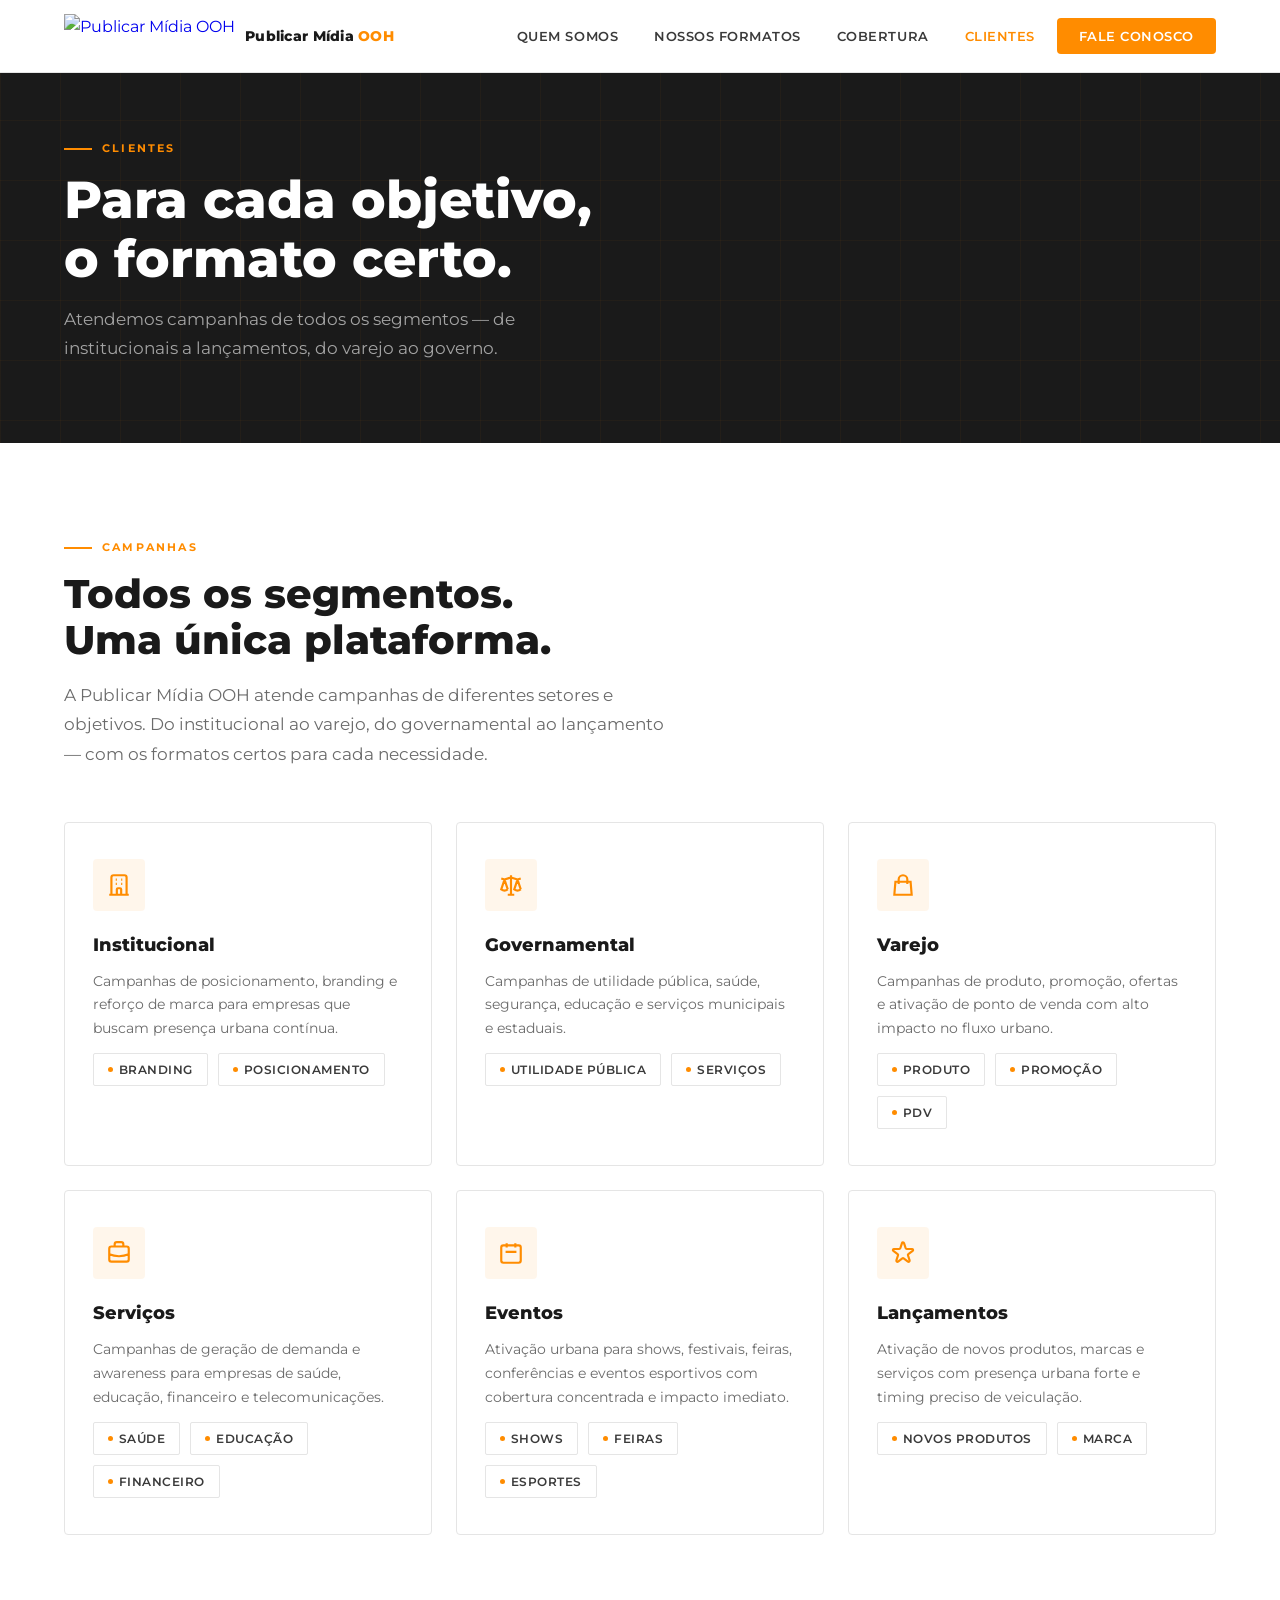
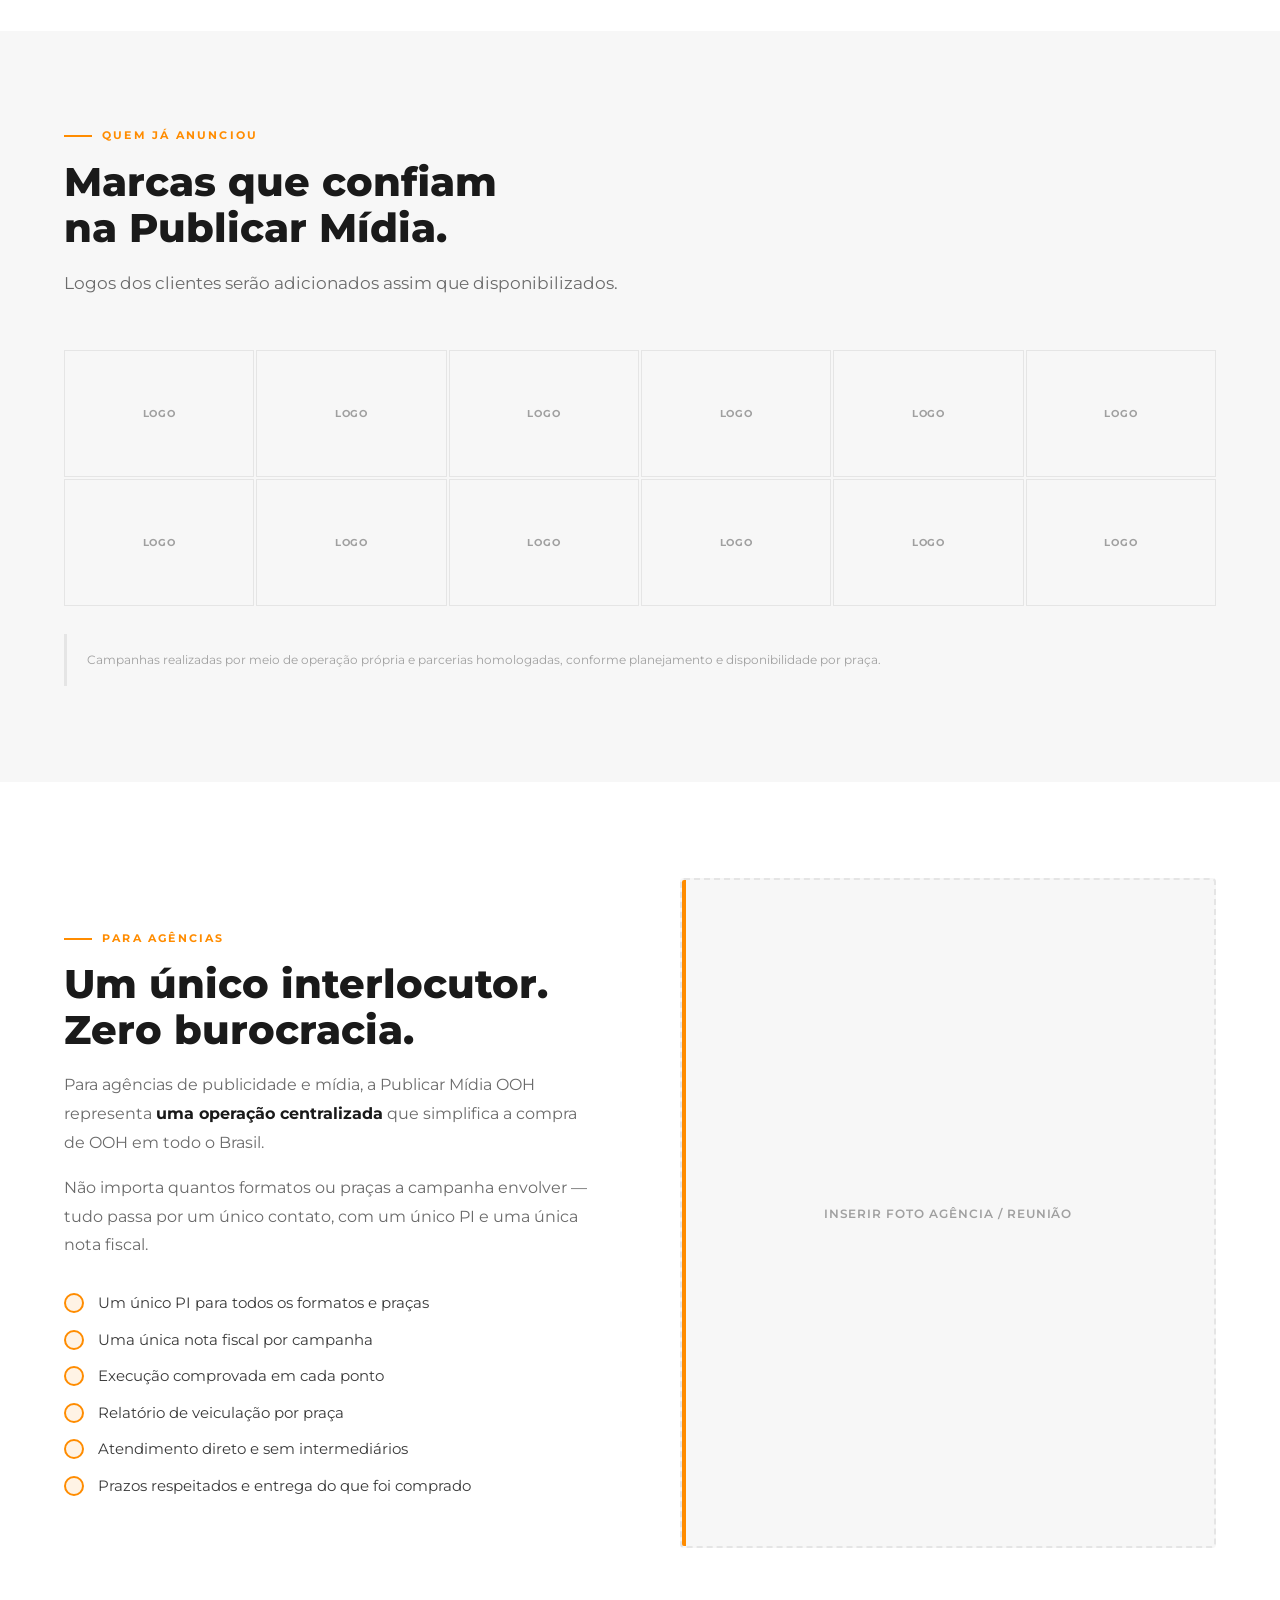
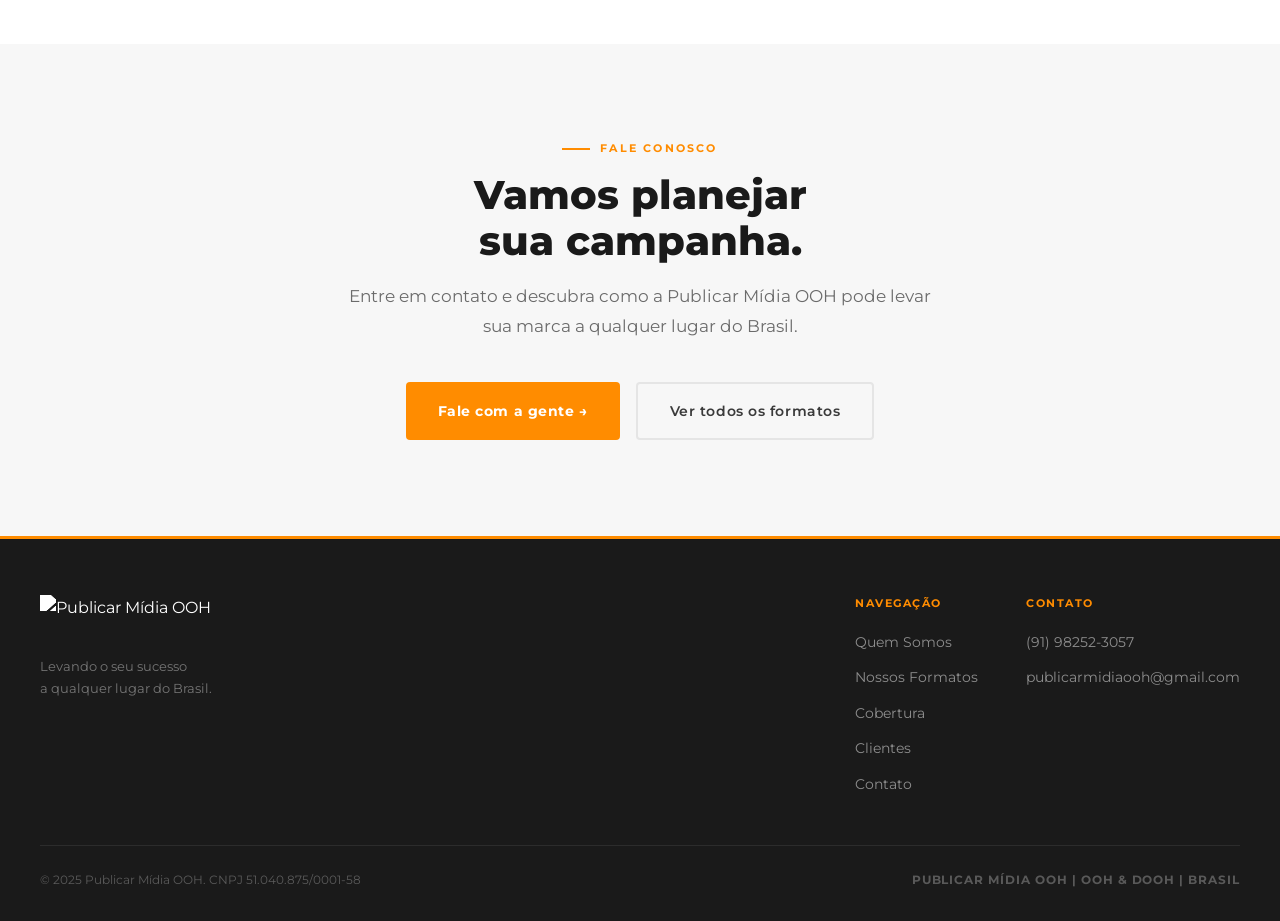
==== clientes.html @ f4fcf3fc "Publicar Mídia OOH — site institucional inicial Estrutura completa: Home, Quem Somos, Formatos, Cobe" ====
<!DOCTYPE html>
<html lang="pt-BR">
<head>
  <meta charset="UTF-8" />
  <meta name="viewport" content="width=device-width, initial-scale=1.0" />
  <title>Clientes — Publicar Mídia OOH</title>
  <link rel="preconnect" href="https://fonts.googleapis.com" />
  <link rel="preconnect" href="https://fonts.gstatic.com" crossorigin />
  <link href="https://fonts.googleapis.com/css2?family=Montserrat:wght@400;500;600;700;800&display=swap" rel="stylesheet" />
  <link rel="stylesheet" href="style.css?v=10" />
  <style>
    /* Tipos de campanha */
    .campanhas-grid {
      display: grid;
      grid-template-columns: repeat(3, 1fr);
      gap: 24px;
    }

    .campanha-card {
      padding: 36px 28px;
      border: 1px solid var(--borda);
      border-radius: 4px;
      transition: border-color 0.2s, box-shadow 0.2s, transform 0.2s;
    }

    .campanha-card:hover {
      border-color: var(--laranja);
      box-shadow: 0 4px 20px rgba(255,140,0,0.08);
      transform: translateY(-2px);
    }

    .campanha-icon {
      width: 52px; height: 52px;
      background: rgba(255,140,0,0.08);
      border-radius: 4px;
      display: flex; align-items: center; justify-content: center;
      margin-bottom: 20px;
    }

    .campanha-icon svg {
      width: 26px; height: 26px;
      stroke: var(--laranja); fill: none; stroke-width: 2;
    }

    .campanha-card h3 {
      font-size: 18px;
      font-weight: 800;
      color: var(--preto);
      margin-bottom: 10px;
    }

    .campanha-card p {
      font-size: 14px;
      color: var(--cinza-med);
      line-height: 1.7;
    }

    /* Segmentos (tags) */
    .segmentos-wrap {
      display: flex;
      flex-wrap: wrap;
      gap: 10px;
      margin-top: 12px;
    }

    .tag {
      display: inline-flex;
      align-items: center;
      gap: 6px;
      padding: 6px 14px;
      border: 1px solid var(--borda);
      border-radius: 2px;
      font-size: 12px;
      font-weight: 600;
      color: var(--cinza-esc);
      letter-spacing: 0.04em;
      text-transform: uppercase;
    }

    .tag::before {
      content: '';
      display: block;
      width: 5px; height: 5px;
      border-radius: 50%;
      background: var(--laranja);
    }

    /* Logos grid */
    .logos-grid {
      display: grid;
      grid-template-columns: repeat(6, 1fr);
      gap: 2px;
    }

    .logo-slot {
      aspect-ratio: 3/2;
      background: var(--cinza-bg);
      border: 1px solid var(--borda);
      display: flex;
      align-items: center;
      justify-content: center;
      font-size: 10px;
      font-weight: 700;
      letter-spacing: 0.08em;
      text-transform: uppercase;
      color: var(--cinza-cla);
      transition: background 0.2s;
    }

    .logo-slot:hover { background: var(--branco); }

    .logos-disclaimer {
      margin-top: 28px;
      font-size: 12px;
      color: var(--cinza-cla);
      line-height: 1.7;
      padding: 16px 20px;
      border-left: 3px solid var(--borda);
      background: var(--cinza-bg);
    }

    /* Por que agências */
    .agencias-grid {
      display: grid;
      grid-template-columns: 1fr 1fr;
      gap: 80px;
      align-items: center;
    }

    .agencias-text p {
      font-size: 16px;
      color: var(--cinza-med);
      line-height: 1.8;
      margin-bottom: 16px;
    }

    .agencias-text p strong { color: var(--preto); }

    .agencias-list {
      list-style: none;
      display: flex;
      flex-direction: column;
      gap: 14px;
      margin-top: 32px;
    }

    .agencias-list li {
      display: flex;
      align-items: flex-start;
      gap: 14px;
      font-size: 15px;
      color: var(--cinza-esc);
      line-height: 1.5;
    }

    .agencias-list li::before {
      content: '';
      display: block;
      width: 20px; height: 20px;
      min-width: 20px;
      background: rgba(255,140,0,0.10);
      border-radius: 50%;
      border: 2px solid var(--laranja);
      position: relative;
      top: 1px;
    }

    .agencias-visual {
      background: var(--cinza-bg);
      border: 2px dashed var(--borda);
      border-radius: 4px;
      aspect-ratio: 4/5;
      display: flex;
      align-items: center;
      justify-content: center;
      font-size: 12px;
      font-weight: 600;
      letter-spacing: 0.08em;
      text-transform: uppercase;
      color: var(--cinza-cla);
      position: relative;
      overflow: hidden;
    }

    .agencias-visual::before {
      content: '';
      position: absolute;
      left: 0; top: 0;
      width: 4px; height: 100%;
      background: var(--laranja);
    }

    @media (max-width: 960px) {
      .campanhas-grid { grid-template-columns: 1fr 1fr; }
      .logos-grid { grid-template-columns: repeat(3, 1fr); }
      .agencias-grid { grid-template-columns: 1fr; gap: 40px; }
      .agencias-visual { display: none; }
    }
    @media (max-width: 768px) {
      .campanhas-grid { grid-template-columns: 1fr 1fr; gap: 16px; }
      .campanha-card { padding: 24px 20px; }
      .logos-grid { grid-template-columns: repeat(3, 1fr); }
    }
    @media (max-width: 480px) {
      .campanhas-grid { grid-template-columns: 1fr; }
      .logos-grid { grid-template-columns: repeat(2, 1fr); }
      .agencias-list li { font-size: 14px; }
      .segmentos-wrap { gap: 6px; }
    }
  </style>
</head>
<body>

  <nav id="navbar">
    <div class="nav-inner">
      <a class="nav-logo" href="index.html">
        <img src="../imagens de conteudo png/Publicar midia/ChatGPT Image 26 de fev. de 2026, 14_48_48.png" alt="Publicar Mídia OOH" />
        <span class="nav-logo-nome">Publicar Mídia <span>OOH</span></span>
      </a>
      <ul class="nav-links">
        <li><a href="quem-somos.html">Quem Somos</a></li>
        <li><a href="formatos.html">Nossos Formatos</a></li>
        <li><a href="cobertura.html">Cobertura</a></li>
        <li><a href="clientes.html" class="active">Clientes</a></li>
        <li><a href="contato.html" class="btn-nav">Fale Conosco</a></li>
      </ul>
      <div class="hamburger" id="hamburger" onclick="toggleMenu()">
        <span></span><span></span><span></span>
      </div>
    </div>
  </nav>

  <div class="mobile-menu" id="mobileMenu">
    <a href="quem-somos.html" onclick="toggleMenu()">Quem Somos</a>
    <a href="formatos.html" onclick="toggleMenu()">Nossos Formatos</a>
    <a href="cobertura.html" onclick="toggleMenu()">Cobertura</a>
    <a href="clientes.html" class="active" onclick="toggleMenu()">Clientes</a>
    <a href="contato.html" class="btn-nav-mobile" onclick="toggleMenu()">Fale Conosco</a>
  </div>

  <div class="page-header">
    <div class="page-header-inner">
      <div class="eyebrow">Clientes</div>
      <h1>Para cada objetivo,<br />o formato certo.</h1>
      <p>Atendemos campanhas de todos os segmentos — de institucionais a lançamentos, do varejo ao governo.</p>
    </div>
  </div>

  <!-- TIPOS DE CAMPANHA -->
  <section class="bloco white">
    <div class="container">
      <div class="eyebrow">Campanhas</div>
      <h2 class="section-title">Todos os segmentos.<br />Uma única plataforma.</h2>
      <p class="section-sub">A Publicar Mídia OOH atende campanhas de diferentes setores e objetivos. Do institucional ao varejo, do governamental ao lançamento — com os formatos certos para cada necessidade.</p>
      <div class="campanhas-grid">

        <div class="campanha-card">
          <div class="campanha-icon">
            <svg viewBox="0 0 24 24"><path d="M19 21V5a2 2 0 00-2-2H7a2 2 0 00-2 2v16m14 0h2m-2 0h-5m-9 0H3m2 0h5M9 7h1m-1 4h1m4-4h1m-1 4h1m-5 10v-5a1 1 0 011-1h2a1 1 0 011 1v5m-4 0h4"/></svg>
          </div>
          <h3>Institucional</h3>
          <p>Campanhas de posicionamento, branding e reforço de marca para empresas que buscam presença urbana contínua.</p>
          <div class="segmentos-wrap">
            <span class="tag">Branding</span>
            <span class="tag">Posicionamento</span>
          </div>
        </div>

        <div class="campanha-card">
          <div class="campanha-icon">
            <svg viewBox="0 0 24 24"><path d="M3 6l3 1m0 0l-3 9a5.002 5.002 0 006.001 0M6 7l3 9M6 7l6-2m6 2l3-1m-3 1l-3 9a5.002 5.002 0 006.001 0M18 7l3 9m-3-9l-6-2m0-2v2m0 16V5m0 16H9m3 0h3"/></svg>
          </div>
          <h3>Governamental</h3>
          <p>Campanhas de utilidade pública, saúde, segurança, educação e serviços municipais e estaduais.</p>
          <div class="segmentos-wrap">
            <span class="tag">Utilidade pública</span>
            <span class="tag">Serviços</span>
          </div>
        </div>

        <div class="campanha-card">
          <div class="campanha-icon">
            <svg viewBox="0 0 24 24"><path d="M16 11V7a4 4 0 00-8 0v4M5 9h14l1 12H4L5 9z"/></svg>
          </div>
          <h3>Varejo</h3>
          <p>Campanhas de produto, promoção, ofertas e ativação de ponto de venda com alto impacto no fluxo urbano.</p>
          <div class="segmentos-wrap">
            <span class="tag">Produto</span>
            <span class="tag">Promoção</span>
            <span class="tag">PDV</span>
          </div>
        </div>

        <div class="campanha-card">
          <div class="campanha-icon">
            <svg viewBox="0 0 24 24"><path d="M21 13.255A23.931 23.931 0 0112 15c-3.183 0-6.22-.62-9-1.745M16 6V4a2 2 0 00-2-2h-4a2 2 0 00-2 2v2m4 6h.01M5 20h14a2 2 0 002-2V8a2 2 0 00-2-2H5a2 2 0 00-2 2v10a2 2 0 002 2z"/></svg>
          </div>
          <h3>Serviços</h3>
          <p>Campanhas de geração de demanda e awareness para empresas de saúde, educação, financeiro e telecomunicações.</p>
          <div class="segmentos-wrap">
            <span class="tag">Saúde</span>
            <span class="tag">Educação</span>
            <span class="tag">Financeiro</span>
          </div>
        </div>

        <div class="campanha-card">
          <div class="campanha-icon">
            <svg viewBox="0 0 24 24"><path d="M8 7V3m8 4V3m-9 8h10M5 21h14a2 2 0 002-2V7a2 2 0 00-2-2H5a2 2 0 00-2 2v12a2 2 0 002 2z"/></svg>
          </div>
          <h3>Eventos</h3>
          <p>Ativação urbana para shows, festivais, feiras, conferências e eventos esportivos com cobertura concentrada e impacto imediato.</p>
          <div class="segmentos-wrap">
            <span class="tag">Shows</span>
            <span class="tag">Feiras</span>
            <span class="tag">Esportes</span>
          </div>
        </div>

        <div class="campanha-card">
          <div class="campanha-icon">
            <svg viewBox="0 0 24 24"><path d="M11.049 2.927c.3-.921 1.603-.921 1.902 0l1.519 4.674a1 1 0 00.95.69h4.915c.969 0 1.371 1.24.588 1.81l-3.976 2.888a1 1 0 00-.363 1.118l1.518 4.674c.3.922-.755 1.688-1.538 1.118l-3.976-2.888a1 1 0 00-1.176 0l-3.976 2.888c-.783.57-1.838-.197-1.538-1.118l1.518-4.674a1 1 0 00-.363-1.118l-3.976-2.888c-.784-.57-.38-1.81.588-1.81h4.914a1 1 0 00.951-.69l1.519-4.674z"/></svg>
          </div>
          <h3>Lançamentos</h3>
          <p>Ativação de novos produtos, marcas e serviços com presença urbana forte e timing preciso de veiculação.</p>
          <div class="segmentos-wrap">
            <span class="tag">Novos produtos</span>
            <span class="tag">Marca</span>
          </div>
        </div>

      </div>
    </div>
  </section>

  <!-- LOGOS DE CLIENTES -->
  <section class="bloco gray">
    <div class="container">
      <div class="eyebrow">Quem já anunciou</div>
      <h2 class="section-title">Marcas que confiam<br />na Publicar Mídia.</h2>
      <p class="section-sub">Logos dos clientes serão adicionados assim que disponibilizados.</p>
      <div class="logos-grid">
        <div class="logo-slot">Logo</div>
        <div class="logo-slot">Logo</div>
        <div class="logo-slot">Logo</div>
        <div class="logo-slot">Logo</div>
        <div class="logo-slot">Logo</div>
        <div class="logo-slot">Logo</div>
        <div class="logo-slot">Logo</div>
        <div class="logo-slot">Logo</div>
        <div class="logo-slot">Logo</div>
        <div class="logo-slot">Logo</div>
        <div class="logo-slot">Logo</div>
        <div class="logo-slot">Logo</div>
      </div>
      <p class="logos-disclaimer">Campanhas realizadas por meio de operação própria e parcerias homologadas, conforme planejamento e disponibilidade por praça.</p>
    </div>
  </section>

  <!-- POR QUE AGÊNCIAS -->
  <section class="bloco white">
    <div class="container">
      <div class="agencias-grid">
        <div class="agencias-text">
          <div class="eyebrow">Para agências</div>
          <h2 class="section-title">Um único interlocutor.<br />Zero burocracia.</h2>
          <p>Para agências de publicidade e mídia, a Publicar Mídia OOH representa <strong>uma operação centralizada</strong> que simplifica a compra de OOH em todo o Brasil.</p>
          <p>Não importa quantos formatos ou praças a campanha envolver — tudo passa por um único contato, com um único PI e uma única nota fiscal.</p>
          <ul class="agencias-list">
            <li>Um único PI para todos os formatos e praças</li>
            <li>Uma única nota fiscal por campanha</li>
            <li>Execução comprovada em cada ponto</li>
            <li>Relatório de veiculação por praça</li>
            <li>Atendimento direto e sem intermediários</li>
            <li>Prazos respeitados e entrega do que foi comprado</li>
          </ul>
        </div>
        <div class="agencias-visual">Inserir foto agência / reunião</div>
      </div>
    </div>
  </section>

  <!-- CTA -->
  <section class="bloco gray" style="text-align:center;">
    <div class="container">
      <div class="eyebrow" style="justify-content:center;">Fale conosco</div>
      <h2 class="section-title">Vamos planejar<br />sua campanha.</h2>
      <p class="section-sub" style="margin: 0 auto 40px;">Entre em contato e descubra como a Publicar Mídia OOH pode levar sua marca a qualquer lugar do Brasil.</p>
      <div class="btn-group" style="justify-content:center;">
        <a href="contato.html" class="btn-primary">Fale com a gente →</a>
        <a href="formatos.html" class="btn-outline">Ver todos os formatos</a>
      </div>
    </div>
  </section>

  <footer>
    <div class="footer-inner">
      <div class="footer-top">
        <div class="footer-brand">
          <img src="../imagens de conteudo png/Publicar midia/ChatGPT Image 26 de fev. de 2026, 14_48_48.png" alt="Publicar Mídia OOH" style="filter: brightness(0) invert(1);" />
          <p class="footer-tagline">Levando o seu sucesso<br />a qualquer lugar do Brasil.</p>
        </div>
        <div class="footer-nav">
          <div class="footer-col">
            <h4>Navegação</h4>
            <ul>
              <li><a href="quem-somos.html">Quem Somos</a></li>
              <li><a href="formatos.html">Nossos Formatos</a></li>
              <li><a href="cobertura.html">Cobertura</a></li>
              <li><a href="clientes.html">Clientes</a></li>
              <li><a href="contato.html">Contato</a></li>
            </ul>
          </div>
          <div class="footer-col">
            <h4>Contato</h4>
            <ul>
              <li><a href="https://wa.me/5591982523057" target="_blank">(91) 98252-3057</a></li>
              <li><a href="mailto:publicarmidiaooh@gmail.com">publicarmidiaooh@gmail.com</a></li>
            </ul>
          </div>
        </div>
      </div>
      <div class="footer-bottom">
        <p>© 2025 Publicar Mídia OOH. CNPJ 51.040.875/0001-58</p>
        <span class="footer-inst">Publicar Mídia OOH | OOH &amp; DOOH | Brasil</span>
      </div>
    </div>
  </footer>

  <script src="main.js"></script>
</body>
</html>
---- style.css ----
/* ─── RESET & VARIÁVEIS ─── */
*, *::before, *::after { box-sizing: border-box; margin: 0; padding: 0; }

:root {
  --branco:    #FFFFFF;
  --laranja:   #FF8C00;
  --cinza-esc: #3A3A3A;
  --preto:     #1A1A1A;
  --cinza-med: #6B6B6B;
  --cinza-cla: #A0A0A0;
  --cinza-bg:  #F7F7F7;
  --borda:     #E5E5E5;
}

html { scroll-behavior: smooth; overflow-y: scroll; }

body {
  font-family: 'Montserrat', sans-serif;
  background: var(--branco);
  color: var(--preto);
  font-size: 16px;
  line-height: 1.6;
  overflow-x: hidden;
}

/* ─── NAV ─── */
nav {
  position: fixed;
  top: 0; left: 0; right: 0;
  z-index: 100;
  background: var(--branco);
  border-bottom: 1px solid var(--borda);
  transition: box-shadow 0.3s;
}
nav.scrolled { box-shadow: 0 2px 20px rgba(0,0,0,0.10); }

.nav-inner {
  max-width: 1280px;
  margin: 0 auto;
  padding: 0 64px;
  height: 72px;
  display: flex;
  align-items: center;
  justify-content: space-between;
}

.nav-logo {
  display: flex;
  align-items: center;
  gap: 10px;
  text-decoration: none;
}
.nav-logo img { height: 44px; display: block; }
.nav-logo-nome {
  font-size: 14px;
  font-weight: 800;
  color: var(--preto);
  letter-spacing: 0.02em;
  line-height: 1.2;
  white-space: nowrap;
}
.nav-logo-nome span { color: var(--laranja); }

.nav-links {
  display: flex;
  align-items: center;
  gap: 8px;
  list-style: none;
}

.nav-links a {
  text-decoration: none;
  color: var(--cinza-esc);
  font-weight: 600;
  font-size: 13px;
  letter-spacing: 0.04em;
  text-transform: uppercase;
  padding: 8px 14px;
  border-radius: 4px;
  transition: color 0.2s, background 0.2s;
}
.nav-links a:hover { color: var(--laranja); background: rgba(255,140,0,0.06); }
.nav-links a.active { color: var(--laranja); }

.btn-nav {
  background: var(--laranja) !important;
  color: var(--branco) !important;
  padding: 10px 22px !important;
}
.btn-nav:hover { opacity: 0.88; background: var(--laranja) !important; }

.hamburger {
  display: none;
  flex-direction: column;
  gap: 5px;
  cursor: pointer;
  padding: 4px;
}
.hamburger span {
  display: block;
  width: 24px; height: 2px;
  background: var(--preto);
  border-radius: 2px;
  transition: all 0.3s;
}

.mobile-menu {
  display: none;
  position: fixed;
  top: 72px; left: 0; right: 0;
  background: var(--branco);
  border-bottom: 2px solid var(--laranja);
  padding: 24px 32px;
  z-index: 99;
  flex-direction: column;
  gap: 4px;
  box-shadow: 0 8px 24px rgba(0,0,0,0.10);
}
.mobile-menu.open { display: flex; }
.mobile-menu a {
  text-decoration: none;
  color: var(--cinza-esc);
  font-weight: 600;
  font-size: 14px;
  letter-spacing: 0.04em;
  text-transform: uppercase;
  padding: 12px 0;
  border-bottom: 1px solid var(--borda);
}
.mobile-menu a:last-child { border-bottom: none; }
.mobile-menu a.active { color: var(--laranja); }
.mobile-menu .btn-nav-mobile {
  margin-top: 8px;
  background: var(--laranja);
  color: var(--branco) !important;
  text-align: center;
  padding: 14px !important;
  border-radius: 4px;
  border-bottom: none !important;
}

/* ─── PAGE HEADER (todas as páginas internas) ─── */
.page-header {
  background: var(--preto);
  padding: 140px 0 80px;
  min-height: 420px;
  position: relative;
  overflow: hidden;
}
.page-header::before {
  content: '';
  position: absolute;
  inset: 0;
  background-image:
    linear-gradient(rgba(255,140,0,0.04) 1px, transparent 1px),
    linear-gradient(90deg, rgba(255,140,0,0.04) 1px, transparent 1px);
  background-size: 60px 60px;
}
.page-header-inner {
  max-width: 1280px;
  margin: 0 auto;
  padding: 0 64px;
  position: relative;
  z-index: 1;
}
.page-header .eyebrow { margin-bottom: 12px; }
.page-header h1 {
  font-size: clamp(32px, 5vw, 52px);
  font-weight: 800;
  color: var(--branco);
  line-height: 1.15;
  max-width: 700px;
}
.page-header p {
  margin-top: 16px;
  font-size: 17px;
  color: rgba(255,255,255,0.60);
  max-width: 560px;
  line-height: 1.7;
}

/* ─── LAYOUT ─── */
.container {
  max-width: 1280px;
  margin: 0 auto;
  padding: 0 64px;
}

section.bloco { padding: 96px 0; }
section.bloco-sm { padding: 64px 0; }
section.dark { background: var(--preto); }
section.gray { background: var(--cinza-bg); }
section.white { background: var(--branco); }

/* ─── COMPONENTES TIPOGRÁFICOS ─── */
.eyebrow {
  font-size: 11px;
  font-weight: 700;
  letter-spacing: 0.20em;
  text-transform: uppercase;
  color: var(--laranja);
  display: flex;
  align-items: center;
  gap: 10px;
  margin-bottom: 14px;
}
.eyebrow::before {
  content: '';
  display: block;
  width: 28px; height: 2px;
  background: var(--laranja);
  flex-shrink: 0;
}

.section-title {
  font-size: clamp(26px, 3.5vw, 40px);
  font-weight: 800;
  color: var(--preto);
  line-height: 1.15;
  margin-bottom: 18px;
}
.section-title.white { color: var(--branco); }

.section-sub {
  font-size: 17px;
  color: var(--cinza-med);
  max-width: 600px;
  line-height: 1.75;
  margin-bottom: 52px;
}
.section-sub.white { color: rgba(255,255,255,0.60); }

/* ─── BOTÕES ─── */
.btn-primary {
  background: var(--laranja);
  color: var(--branco);
  padding: 16px 32px;
  border-radius: 4px;
  font-weight: 700;
  font-size: 14px;
  letter-spacing: 0.04em;
  text-decoration: none;
  display: inline-flex;
  align-items: center;
  gap: 8px;
  transition: opacity 0.2s;
}
.btn-primary:hover { opacity: 0.88; }

.btn-outline {
  border: 2px solid var(--borda);
  color: var(--cinza-esc);
  padding: 16px 32px;
  border-radius: 4px;
  font-weight: 600;
  font-size: 14px;
  letter-spacing: 0.04em;
  text-decoration: none;
  display: inline-flex;
  align-items: center;
  gap: 8px;
  transition: border-color 0.2s, color 0.2s;
}
.btn-outline:hover { border-color: var(--laranja); color: var(--laranja); }

.btn-outline-white {
  border: 2px solid rgba(255,255,255,0.30);
  color: var(--branco);
  padding: 16px 32px;
  border-radius: 4px;
  font-weight: 600;
  font-size: 14px;
  letter-spacing: 0.04em;
  text-decoration: none;
  display: inline-flex;
  align-items: center;
  gap: 8px;
  transition: border-color 0.2s, color 0.2s;
}
.btn-outline-white:hover { border-color: var(--laranja); color: var(--laranja); }

.btn-group { display: flex; gap: 16px; flex-wrap: wrap; }

/* ─── CARDS ─── */
.card {
  background: var(--branco);
  border-radius: 4px;
  border-top: 3px solid var(--laranja);
  padding: 36px;
  box-shadow: 0 2px 12px rgba(0,0,0,0.05);
  transition: box-shadow 0.25s, transform 0.25s;
}
.card:hover { box-shadow: 0 8px 32px rgba(0,0,0,0.10); transform: translateY(-3px); }

/* ─── STAT ITEMS ─── */
.stat-item { border-left: 3px solid var(--laranja); padding-left: 16px; }
.stat-num { font-size: 40px; font-weight: 800; color: var(--laranja); line-height: 1; margin-bottom: 4px; }
.stat-label { font-size: 12px; font-weight: 600; color: var(--cinza-esc); letter-spacing: 0.06em; text-transform: uppercase; }

/* ─── FOOTER ─── */
footer {
  background: var(--preto);
  border-top: 3px solid var(--laranja);
  padding: 56px 40px 32px;
}
.footer-inner { max-width: 1280px; margin: 0 auto; }

.footer-top {
  display: flex;
  justify-content: space-between;
  align-items: flex-start;
  gap: 48px;
  margin-bottom: 48px;
  flex-wrap: wrap;
}

.footer-brand img { height: 44px; margin-bottom: 16px; display: block; }
.footer-tagline { font-size: 13px; color: rgba(255,255,255,0.40); line-height: 1.7; }

.footer-nav { display: flex; gap: 48px; flex-wrap: wrap; }
.footer-col h4 {
  font-size: 11px; font-weight: 700; letter-spacing: 0.14em;
  text-transform: uppercase; color: var(--laranja); margin-bottom: 16px;
}
.footer-col ul { list-style: none; display: flex; flex-direction: column; gap: 10px; }
.footer-col ul li a {
  text-decoration: none; color: rgba(255,255,255,0.50);
  font-size: 14px; transition: color 0.2s;
}
.footer-col ul li a:hover { color: var(--branco); }

.footer-bottom {
  border-top: 1px solid rgba(255,255,255,0.08);
  padding-top: 24px;
  display: flex;
  justify-content: space-between;
  align-items: center;
  gap: 16px;
  flex-wrap: wrap;
}
.footer-bottom p { font-size: 12px; color: rgba(255,255,255,0.28); }
.footer-inst { font-size: 12px; font-weight: 700; letter-spacing: 0.08em; color: rgba(255,255,255,0.28); text-transform: uppercase; }

/* ─── ANIMAÇÕES GLOBAIS ─── */
@keyframes fadeUp {
  from { opacity: 0; transform: translateY(20px); }
  to   { opacity: 1; transform: translateY(0); }
}


.page-header-inner {
  animation: fadeUp 0.45s ease both;
}

/* Reveal por scroll */
.reveal {
  opacity: 0;
  transform: translateY(28px);
  transition: opacity 0.55s ease, transform 0.55s ease;
}
.reveal.visible {
  opacity: 1;
  transform: translateY(0);
}

/* Hover elevação nos cards genéricos */
.card { transition: box-shadow 0.25s, transform 0.25s; }
.card:hover { transform: translateY(-4px); box-shadow: 0 10px 36px rgba(0,0,0,0.10); }

/* Preview cards home */
.preview-card { transition: box-shadow 0.25s, transform 0.25s; }

/* Hover nos stat-items */
.stat-item { transition: border-color 0.2s; }
.stat-item:hover { border-color: var(--cinza-esc); }

/* Hover suave nos links do footer */
.footer-col ul li a { transition: color 0.2s, padding-left 0.2s; }
.footer-col ul li a:hover { padding-left: 4px; }

/* Hover suave nos botões primário e outline */
.btn-primary  { transition: opacity 0.2s, transform 0.2s; }
.btn-primary:hover  { transform: translateY(-1px); }
.btn-outline  { transition: border-color 0.2s, color 0.2s, transform 0.2s; }
.btn-outline:hover  { transform: translateY(-1px); }

/* ─── HAMBURGER ANIMADO ─── */
.hamburger.open span:nth-child(1) { transform: translateY(7px) rotate(45deg); }
.hamburger.open span:nth-child(2) { opacity: 0; transform: scaleX(0); }
.hamburger.open span:nth-child(3) { transform: translateY(-7px) rotate(-45deg); }

/* ─── RESPONSIVO — 960px (tablet landscape) ─── */
@media (max-width: 960px) {
  .nav-links { display: none; }
  .hamburger { display: flex; }
  .mobile-menu { padding: 20px 28px; }

  .page-header { padding: 120px 0 60px; }
  .page-header-inner { padding: 0 32px; }
  section.bloco { padding: 80px 0; }
  section.bloco-sm { padding: 52px 0; }
  .container { padding: 0 32px; }

  .footer-top { flex-direction: column; gap: 32px; }
  .footer-nav { gap: 32px; }
}

/* ─── RESPONSIVO — 768px (tablet portrait) ─── */
@media (max-width: 768px) {
  .page-header { padding: 108px 0 52px; }
  .page-header-inner { padding: 0 24px; }
  section.bloco { padding: 64px 0; }
  section.bloco-sm { padding: 44px 0; }
  .container { padding: 0 24px; }

  .section-sub { font-size: 15px; margin-bottom: 36px; }
  .stat-num { font-size: 34px; }
}

/* ─── RESPONSIVO — 480px (mobile) ─── */
@media (max-width: 480px) {
  .nav-inner { padding: 0 20px; }
  .mobile-menu { padding: 16px 20px; }

  .page-header { padding: 96px 0 44px; }
  .page-header-inner { padding: 0 20px; }
  .page-header p { font-size: 15px; }
  section.bloco { padding: 52px 0; }
  section.bloco-sm { padding: 36px 0; }
  .container { padding: 0 20px; }

  footer { padding: 44px 20px 24px; }
  .footer-nav { gap: 24px; }
  .footer-bottom { flex-direction: column; text-align: center; gap: 10px; }

  .btn-group { flex-direction: column; }
  .btn-primary, .btn-outline, .btn-outline-white {
    justify-content: center;
    width: 100%;
    text-align: center;
  }

  .stat-num { font-size: 28px; }
  .stat-label { font-size: 11px; }
  .section-sub { font-size: 14px; }
}
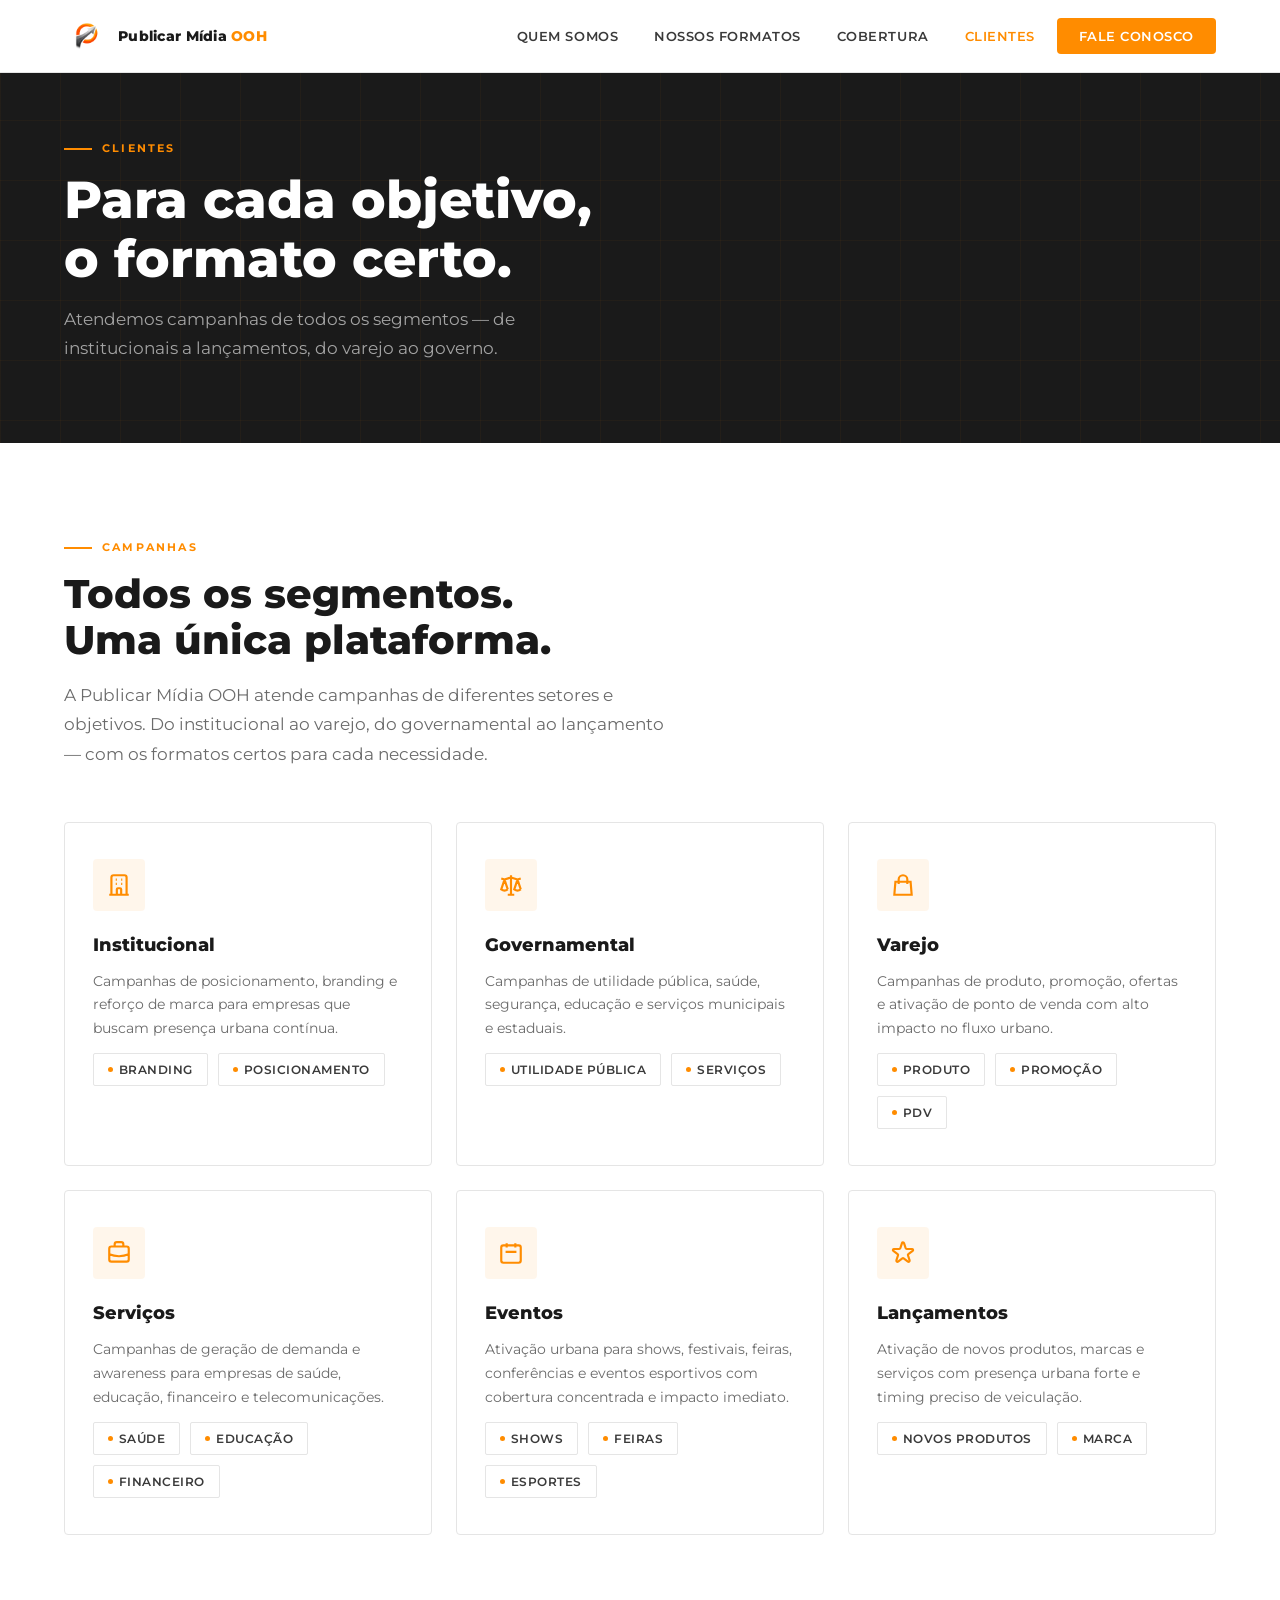
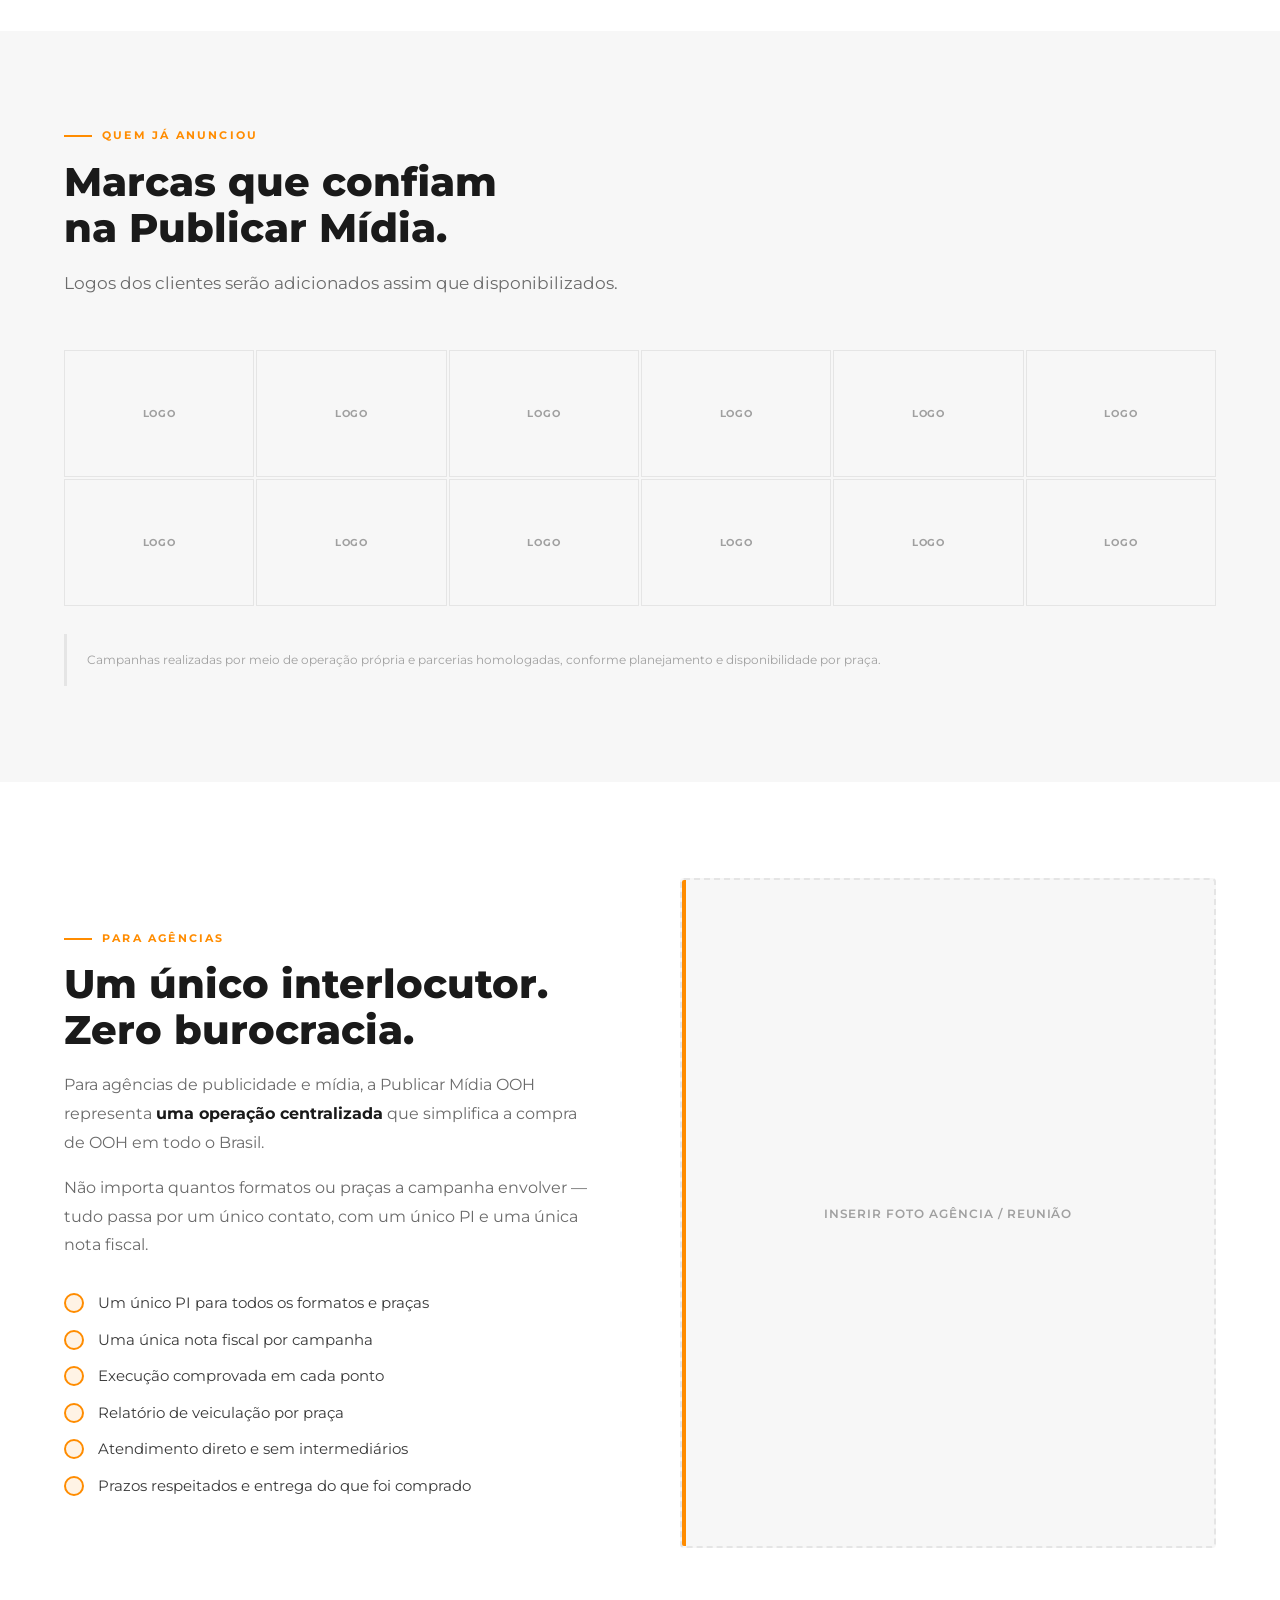
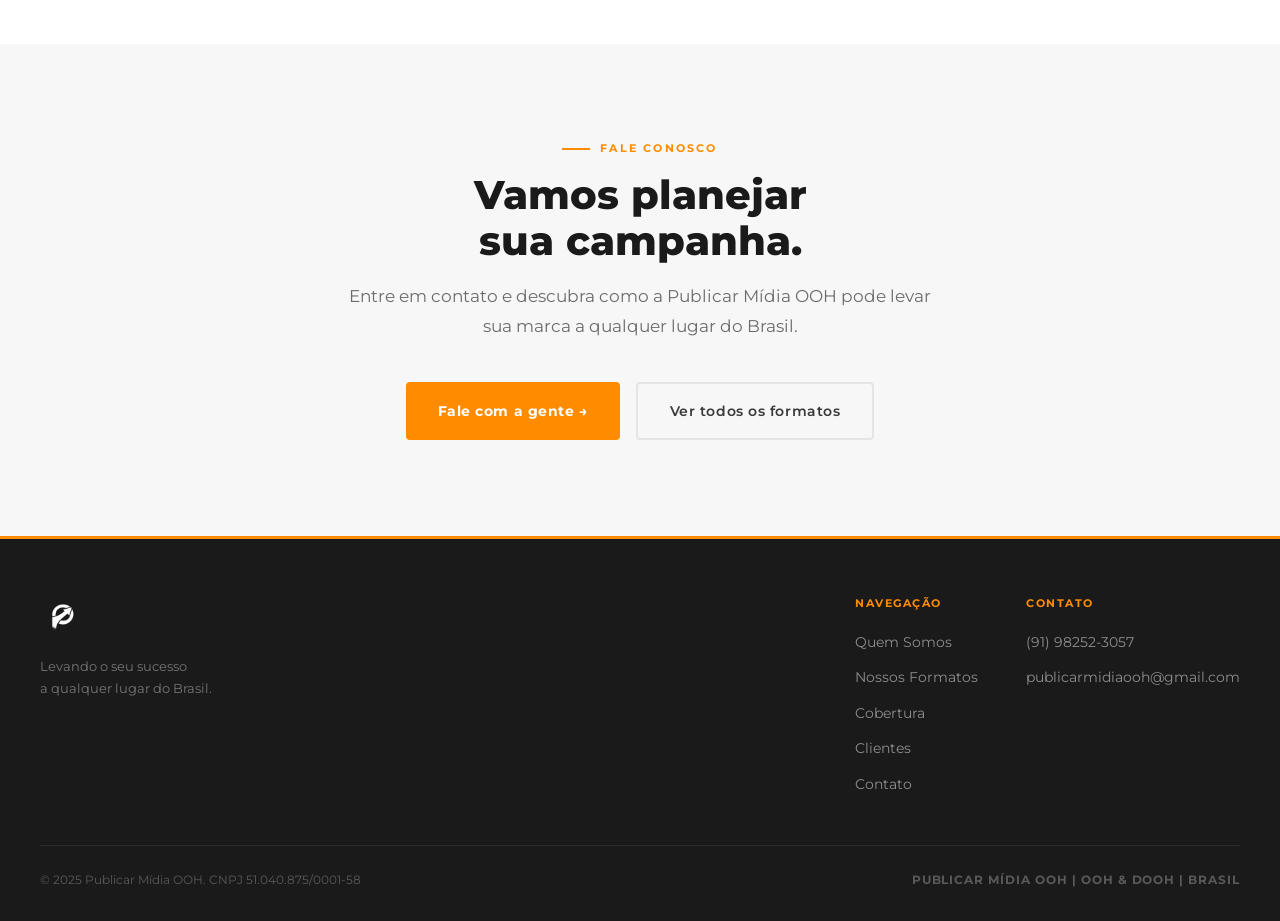
==== commit 5dad09a3: "Adiciona assets locais (logo + vídeo) e corrige caminhos Logo e vídeo hero copiados para pasta asset" ====
--- a/clientes.html
+++ b/clientes.html
@@ -214,7 +214,7 @@
   <nav id="navbar">
     <div class="nav-inner">
       <a class="nav-logo" href="index.html">
-        <img src="../imagens de conteudo png/Publicar midia/ChatGPT Image 26 de fev. de 2026, 14_48_48.png" alt="Publicar Mídia OOH" />
+        <img src="assets/logo-clean.png" alt="Publicar Mídia OOH" />
         <span class="nav-logo-nome">Publicar Mídia <span>OOH</span></span>
       </a>
       <ul class="nav-links">
@@ -397,7 +397,7 @@
     <div class="footer-inner">
       <div class="footer-top">
         <div class="footer-brand">
-          <img src="../imagens de conteudo png/Publicar midia/ChatGPT Image 26 de fev. de 2026, 14_48_48.png" alt="Publicar Mídia OOH" style="filter: brightness(0) invert(1);" />
+          <img src="assets/logo-clean.png" alt="Publicar Mídia OOH" style="filter: brightness(0) invert(1);" />
           <p class="footer-tagline">Levando o seu sucesso<br />a qualquer lugar do Brasil.</p>
         </div>
         <div class="footer-nav">
